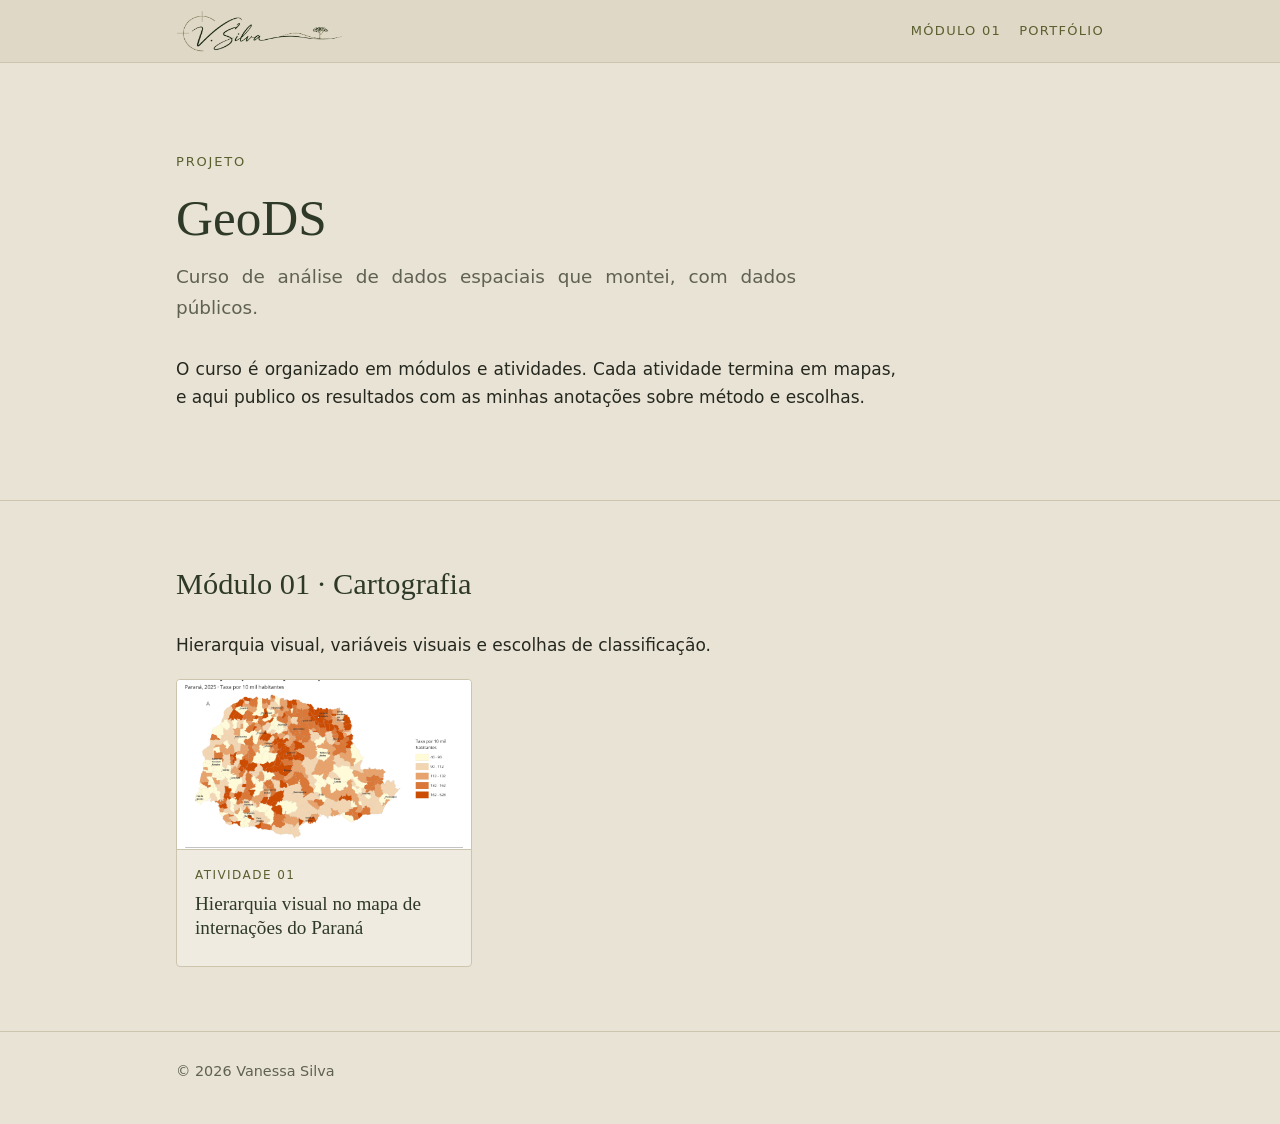
==== index.html @ 4d33d82c "Initial commit" ====
<!doctype html>
<html lang="pt-BR">
<head>
  <meta charset="utf-8">
  <meta name="viewport" content="width=device-width, initial-scale=1">
  <title>GeoDS · Vanessa Silva</title>
  <meta name="description" content="GeoDS: curso de análise de dados espaciais com dados públicos, montado por Vanessa Silva.">
  <link rel="icon" href="favicon.png">
  <link rel="stylesheet" href="css/estilo.css">
</head>
<body>

<header class="topo">
  <div class="largura">
    <a href="https://vanessasilva-cs.github.io/portfolio/"><img src="images/assinatura.png" alt="V. Silva"></a>
    <nav>
      <a href="#modulo-01">Módulo 01</a>
      <a href="https://vanessasilva-cs.github.io/portfolio/">Portfólio</a>
    </nav>
  </div>
</header>

<main>

  <div class="abertura">
    <div class="largura texto">
      <p class="rotulo">Projeto</p>
      <h1>GeoDS</h1>
      <p class="subtitulo">Curso de análise de dados espaciais que montei, com dados públicos.</p>
      <p>O curso é organizado em módulos e atividades. Cada atividade termina em mapas, e aqui publico os resultados com as minhas anotações sobre método e escolhas.</p>
    </div>
  </div>

  <section id="modulo-01">
    <div class="largura">
      <div class="texto">
        <h2>Módulo 01 · Cartografia</h2>
        <p>Hierarquia visual, variáveis visuais e escolhas de classificação.</p>
      </div>
      <ul class="cartoes">
        <!-- Novas atividades entram aqui, no topo da lista -->
        <li>
          <a class="cartao" href="01-cartografia/hierarquia-visual.html">
            <img src="images/hierarquia-visual/versao-c.png" alt="">
            <div>
              <p class="tipo">Atividade 01</p>
              <h3>Hierarquia visual no mapa de internações do Paraná</h3>
            </div>
          </a>
        </li>
      </ul>
    </div>
  </section>

</main>

<footer>
  <div class="largura">© 2026 Vanessa Silva</div>
</footer>

</body>
</html>
---- css/estilo.css ----
:root {
  --fundo: #E9E3D5;
  --painel: #E0D8C6;
  --cartao: #F0EBE0;
  --texto: #25281F;
  --suave: #5F6152;
  --oliva: #5A5F2E;
  --verde: #2E3A27;
  --linha: #CDC4AE;
}

* { box-sizing: border-box; }
html { -webkit-text-size-adjust: 100%; scroll-behavior: smooth; }
body {
  margin: 0;
  background: var(--fundo);
  color: var(--texto);
  font: 17px/1.65 "Segoe UI", system-ui, -apple-system, Roboto, sans-serif;
}
a { color: var(--oliva); text-underline-offset: 2px; }
a:hover { color: var(--verde); }
img { max-width: 100%; height: auto; }

h1, h2, h3 {
  font-family: Georgia, "Times New Roman", serif;
  font-weight: normal;
  color: var(--verde);
  line-height: 1.25;
}

.largura { max-width: 960px; margin: 0 auto; padding: 0 16px; }
.texto > * { max-width: 720px; }
.texto p, .itens p, .itens li li { text-align: justify; hyphens: auto; -webkit-hyphens: auto; }

/* Topo */
.topo {
  position: sticky; top: 0; z-index: 10;
  background: var(--painel);
  border-bottom: 1px solid var(--linha);
}
.topo .largura { display: flex; align-items: center; justify-content: space-between; gap: 16px; padding-top: 10px; padding-bottom: 10px; }
.topo img { height: 42px; width: auto; display: block; }
.topo nav { display: flex; flex-wrap: wrap; gap: 4px 18px; justify-content: flex-end; }
.topo nav a {
  font-size: 13px; letter-spacing: .1em; text-transform: uppercase;
  text-decoration: none; color: var(--oliva);
}
.topo nav a:hover { color: var(--verde); }

/* Abertura */
.abertura { padding: 88px 0 72px; border-bottom: 1px solid var(--linha); }
.rotulo {
  font-size: 13px; letter-spacing: .14em; text-transform: uppercase;
  color: var(--oliva); margin: 0 0 14px;
}
.abertura h1 { font-size: 3.2rem; margin: 0 0 12px; }
.abertura .subtitulo { font-size: 1.15rem; color: var(--suave); margin: 0 0 32px; max-width: 620px; }
.botoes { display: flex; flex-wrap: wrap; gap: 12px; }
.botao {
  display: inline-block; padding: 10px 20px; border-radius: 3px;
  font-size: 14px; letter-spacing: .08em; text-transform: uppercase; text-decoration: none;
  border: 1px solid var(--oliva); color: var(--oliva);
}
.botao.cheio { background: var(--verde); border-color: var(--verde); color: var(--cartao); }
.botao:hover { background: var(--oliva); border-color: var(--oliva); color: var(--cartao); }

/* Seções */
section { padding: 64px 0; border-bottom: 1px solid var(--linha); scroll-margin-top: 64px; }
section h2 { font-size: 1.9rem; margin: 0 0 28px; }

/* Cartões de publicação */
.cartoes { list-style: none; padding: 0; margin: 0; display: grid; grid-template-columns: repeat(auto-fill, minmax(280px, 1fr)); gap: 20px; }
.cartao {
  display: flex; flex-direction: column; height: 100%;
  background: var(--cartao); border: 1px solid var(--linha); border-radius: 4px;
  text-decoration: none; color: inherit; overflow: hidden;
}
.cartao:hover { border-color: var(--oliva); }
.cartao img { width: 100%; height: 170px; object-fit: cover; object-position: 65% 50%; display: block; border-bottom: 1px solid var(--linha); }
.cartao div { padding: 16px 18px 18px; }
.cartao .tipo { font-size: 12px; letter-spacing: .12em; text-transform: uppercase; color: var(--oliva); margin: 0 0 6px; }
.cartao h3 { margin: 0 0 8px; font-size: 1.2rem; }
.cartao p:not(.tipo) { margin: 0; color: var(--suave); font-size: .93rem; }

/* Linha do tempo */
.itens { list-style: none; padding: 0; margin: 0; }
.itens li { display: grid; grid-template-columns: 200px 1fr; gap: 6px 24px; padding: 18px 0; border-top: 1px solid var(--linha); }
.itens li:first-child { border-top: 0; padding-top: 0; }
.itens .periodo { color: var(--suave); font-size: .92rem; }
.itens h3 { margin: 0 0 2px; font-size: 1.15rem; }
.itens h3 .nota { font-family: "Segoe UI", system-ui, sans-serif; font-size: .8rem; color: var(--suave); }
.itens .cargo { margin: 0 0 6px; color: var(--oliva); font-size: .95rem; }
.itens p { margin: 0; }
.itens .pontos { margin: 6px 0 0; padding-left: 1.1em; }
.itens .pontos li { display: list-item; padding: 0 0 4px; border: 0; }
h3.subtitulo-secao { font-size: 1.3rem; margin: 40px 0 16px; }
h3.subtitulo-secao.primeiro { margin-top: 0; }
.texto + .cartoes { margin-top: 20px; }

/* Ferramentas */
.etiquetas { display: flex; flex-wrap: wrap; gap: 8px; list-style: none; padding: 0; margin: 0 0 8px; }
.etiquetas li { background: var(--cartao); border: 1px solid var(--linha); border-radius: 3px; padding: 4px 12px; font-size: .93rem; }
.grupo { margin-bottom: 22px; }
.grupo p { margin: 0 0 8px; color: var(--suave); font-size: .92rem; letter-spacing: .06em; text-transform: uppercase; }

/* Contato */
.contato-secao { padding: 36px 0; }
.contato-secao h2 { font-size: 1.4rem; margin-bottom: 14px; }
.contato { list-style: none; padding: 0; margin: 0; display: flex; flex-wrap: wrap; gap: 6px 28px; }

footer { color: var(--suave); font-size: .9rem; padding: 28px 0 40px; }

/* Página de publicação */
.publicacao { padding: 48px 0 72px; }
.publicacao .voltar { display: inline-block; margin-bottom: 28px; text-decoration: none; font-size: .95rem; }
.publicacao h1 { font-size: 2.4rem; margin: 0 0 8px; }
.publicacao .meta { color: var(--suave); font-size: .95rem; letter-spacing: .04em; margin: 0 0 32px; }
.publicacao h2 { font-size: 1.5rem; margin: 2.2em 0 .6em; padding-bottom: .25em; border-bottom: 1px solid var(--linha); }
.publicacao figure { margin: 2em 0; }
.publicacao figure img { display: block; border: 1px solid var(--linha); border-radius: 3px; background: #fff; }
.publicacao figcaption { color: var(--suave); font-size: .9rem; margin-top: 8px; }
.publicacao table { border-collapse: collapse; width: 100%; margin: 1.2em 0; font-size: .95rem; display: block; overflow-x: auto; }
.publicacao th, .publicacao td { text-align: left; vertical-align: top; padding: 8px 10px; border-bottom: 1px solid var(--linha); }
.publicacao th { color: var(--verde); font-weight: 600; white-space: nowrap; }
.publicacao blockquote { margin: 1.6em 0; padding: .8em 1.1em; background: var(--cartao); border-left: 3px solid var(--oliva); border-radius: 0 3px 3px 0; }
.publicacao blockquote > :first-child { margin-top: 0; }
.publicacao blockquote > :last-child { margin-bottom: 0; }
.publicacao code { font-family: Consolas, "Cascadia Mono", monospace; font-size: .88em; background: var(--cartao); padding: .1em .35em; border-radius: 3px; }

@media (max-width: 640px) {
  .topo nav { display: none; }
  .abertura { padding: 56px 0 48px; }
  .abertura h1 { font-size: 2.4rem; }
  .itens li { grid-template-columns: 1fr; }
  .publicacao h1 { font-size: 1.8rem; }
}
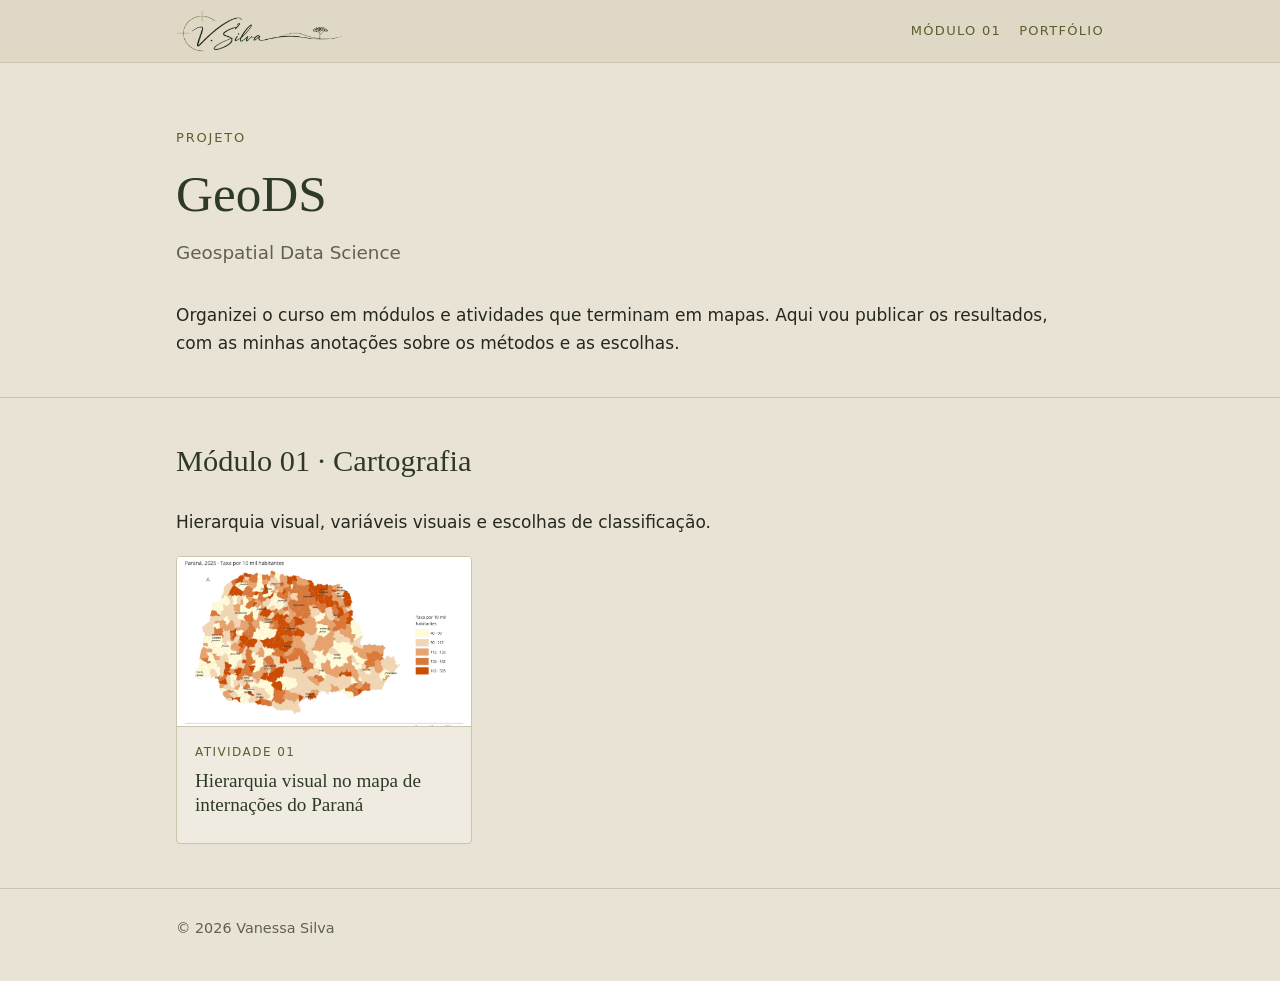
==== commit 56fea8a9: "Ajustes no texto e no layout" ====
--- a/index.html
+++ b/index.html
@@ -23,11 +23,11 @@
 <main>
 
   <div class="abertura">
-    <div class="largura texto">
+    <div class="largura">
       <p class="rotulo">Projeto</p>
       <h1>GeoDS</h1>
-      <p class="subtitulo">Curso de análise de dados espaciais que montei, com dados públicos.</p>
-      <p>O curso é organizado em módulos e atividades. Cada atividade termina em mapas, e aqui publico os resultados com as minhas anotações sobre método e escolhas.</p>
+      <p class="subtitulo">Geospatial Data Science</p>
+      <p class="intro">Organizei o curso em módulos e atividades que terminam em mapas. Aqui vou publicar os resultados, com as minhas anotações sobre os métodos e as escolhas.</p>
     </div>
   </div>
 
--- a/css/estilo.css
+++ b/css/estilo.css
@@ -29,8 +29,7 @@
 }
 
 .largura { max-width: 960px; margin: 0 auto; padding: 0 16px; }
-.texto > * { max-width: 720px; }
-.texto p, .itens p, .itens li li { text-align: justify; hyphens: auto; -webkit-hyphens: auto; }
+.texto p, .itens p, .itens li li { text-align: justify; hyphens: none; -webkit-hyphens: none; }
 
 /* Topo */
 .topo {
@@ -48,13 +47,14 @@
 .topo nav a:hover { color: var(--verde); }
 
 /* Abertura */
-.abertura { padding: 88px 0 72px; border-bottom: 1px solid var(--linha); }
+.abertura { padding: 64px 0 40px; border-bottom: 1px solid var(--linha); }
 .rotulo {
   font-size: 13px; letter-spacing: .14em; text-transform: uppercase;
   color: var(--oliva); margin: 0 0 14px;
 }
 .abertura h1 { font-size: 3.2rem; margin: 0 0 12px; }
 .abertura .subtitulo { font-size: 1.15rem; color: var(--suave); margin: 0 0 32px; max-width: 620px; }
+.abertura .intro { max-width: 880px; margin: 0; }
 .botoes { display: flex; flex-wrap: wrap; gap: 12px; }
 .botao {
   display: inline-block; padding: 10px 20px; border-radius: 3px;
@@ -65,7 +65,7 @@
 .botao:hover { background: var(--oliva); border-color: var(--oliva); color: var(--cartao); }
 
 /* Seções */
-section { padding: 64px 0; border-bottom: 1px solid var(--linha); scroll-margin-top: 64px; }
+section { padding: 44px 0; border-bottom: 1px solid var(--linha); scroll-margin-top: 64px; }
 section h2 { font-size: 1.9rem; margin: 0 0 28px; }
 
 /* Cartões de publicação */
@@ -129,7 +129,7 @@
 
 @media (max-width: 640px) {
   .topo nav { display: none; }
-  .abertura { padding: 56px 0 48px; }
+  .abertura { padding: 44px 0 32px; }
   .abertura h1 { font-size: 2.4rem; }
   .itens li { grid-template-columns: 1fr; }
   .publicacao h1 { font-size: 1.8rem; }
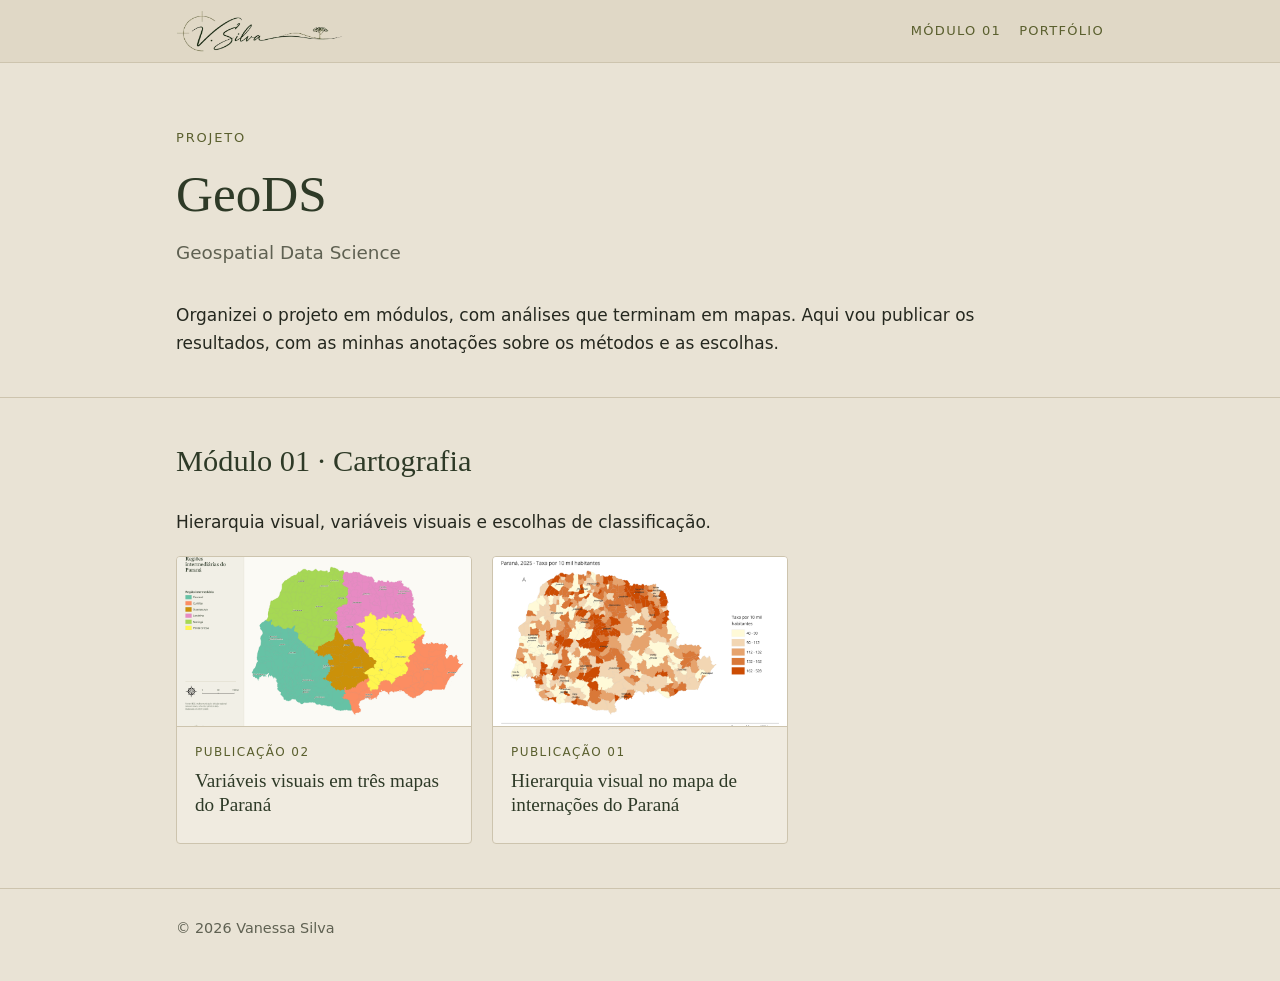
==== commit d97c6f29: "Publicacao 02" ====
--- a/index.html
+++ b/index.html
@@ -4,7 +4,7 @@
   <meta charset="utf-8">
   <meta name="viewport" content="width=device-width, initial-scale=1">
   <title>GeoDS · Vanessa Silva</title>
-  <meta name="description" content="GeoDS: curso de análise de dados espaciais com dados públicos, montado por Vanessa Silva.">
+  <meta name="description" content="GeoDS: projeto de análise de dados espaciais com dados públicos, montado por Vanessa Silva.">
   <link rel="icon" href="favicon.png">
   <link rel="stylesheet" href="css/estilo.css">
 </head>
@@ -27,7 +27,7 @@
       <p class="rotulo">Projeto</p>
       <h1>GeoDS</h1>
       <p class="subtitulo">Geospatial Data Science</p>
-      <p class="intro">Organizei o curso em módulos e atividades que terminam em mapas. Aqui vou publicar os resultados, com as minhas anotações sobre os métodos e as escolhas.</p>
+      <p class="intro">Organizei o projeto em módulos, com análises que terminam em mapas. Aqui vou publicar os resultados, com as minhas anotações sobre os métodos e as escolhas.</p>
     </div>
   </div>
 
@@ -38,12 +38,21 @@
         <p>Hierarquia visual, variáveis visuais e escolhas de classificação.</p>
       </div>
       <ul class="cartoes">
-        <!-- Novas atividades entram aqui, no topo da lista -->
+        <!-- Novas publicações entram aqui, no topo da lista -->
+        <li>
+          <a class="cartao" href="01-cartografia/variaveis-visuais.html">
+            <img src="images/variaveis-visuais/mapa-01-qualitativo.png" alt="">
+            <div>
+              <p class="tipo">Publicação 02</p>
+              <h3>Variáveis visuais em três mapas do Paraná</h3>
+            </div>
+          </a>
+        </li>
         <li>
           <a class="cartao" href="01-cartografia/hierarquia-visual.html">
             <img src="images/hierarquia-visual/versao-c.png" alt="">
             <div>
-              <p class="tipo">Atividade 01</p>
+              <p class="tipo">Publicação 01</p>
               <h3>Hierarquia visual no mapa de internações do Paraná</h3>
             </div>
           </a>
--- a/css/estilo.css
+++ b/css/estilo.css
@@ -126,6 +126,14 @@
 .publicacao blockquote > :first-child { margin-top: 0; }
 .publicacao blockquote > :last-child { margin-bottom: 0; }
 .publicacao code { font-family: Consolas, "Cascadia Mono", monospace; font-size: .88em; background: var(--cartao); padding: .1em .35em; border-radius: 3px; }
+.publicacao .tabela-valores { margin: 1.6em 0; overflow-x: auto; background: var(--cartao); border: 1px solid var(--linha); border-radius: 4px; }
+.publicacao .tabela-valores table { display: table; margin: 0; font-variant-numeric: tabular-nums; }
+.publicacao .tabela-valores caption { text-align: left; padding: 12px 16px 10px; color: var(--suave); font-size: .82rem; letter-spacing: .06em; text-transform: uppercase; }
+.publicacao .tabela-valores th { background: var(--painel); padding: 10px 16px; font-size: .88rem; white-space: normal; vertical-align: bottom; border-top: 1px solid var(--linha); }
+.publicacao .tabela-valores td { padding: 10px 16px; }
+.publicacao .tabela-valores tr:last-child td { border-bottom: 0; }
+.publicacao .tabela-valores .num { text-align: right; }
+.publicacao .tabela-valores .destaque { background: rgba(90, 95, 46, .12); color: var(--verde); font-weight: 600; }
 
 @media (max-width: 640px) {
   .topo nav { display: none; }
